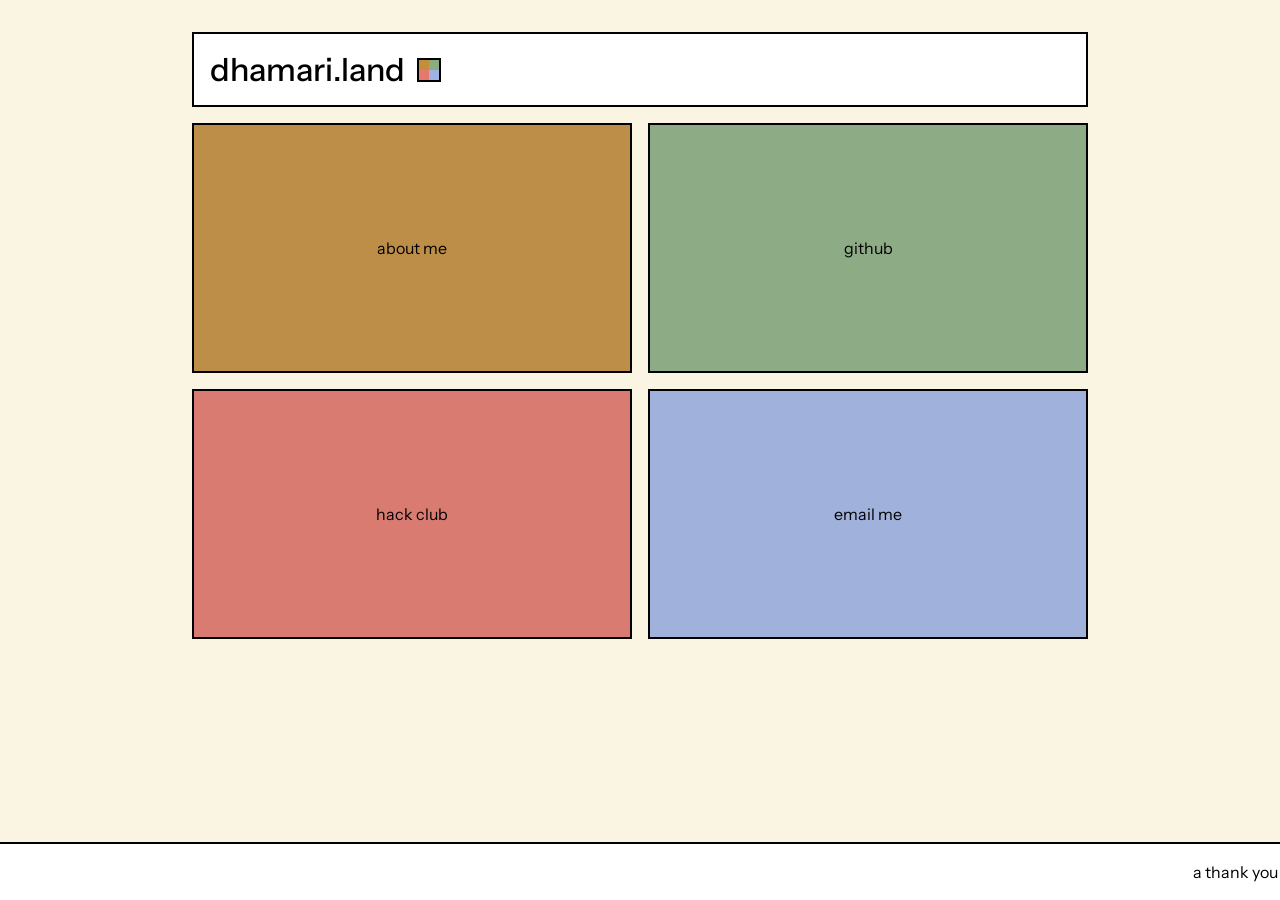
==== index.html @ 87415000 "Add dhamari.land static site Personal site laid out after shen.land: tile grid homepage with a click" ====
<!DOCTYPE html>
<html lang="en">

<head>
    <meta charset="utf-8" />
    <meta name="viewport" content="width=device-width, initial-scale=1.0" />

    <meta name="description" content="dhamari dot land, dhamari's personal website" />
    <meta name="og:description" content="dhamari dot land, dhamari's personal website" />
    <meta name="twitter:card" content="summary" />
    <meta name="keywords" content="dhamari dot land, dhamari.land, dhamari land, dhamari" />

    <link href="styles/style.css" rel="stylesheet" type="text/css" />

    <title>dhamari.land</title>
</head>

<body>
    <!-- for indieweb auth -->
    <link href="mailto:hi@dhamari.land" rel="me">
    <link href="https://github.com/dhamariT" rel="me">

    <main>
        <div class="header">
            <h1>dhamari.land</h1>
            <!-- the mini grid is generated from the tiles below. click it to shuffle. -->
            <div class="grid-icon" id="grid-icon" aria-label="shuffle the grid" role="button" tabindex="0"></div>
        </div>

        <!--
          ADD A TILE = two steps.
          1. copy an <a> block below, set data-id and the background-color
          2. in styles/style.css add:
                 .module.YOURID::after       { content: 'label'; }
                 .module.YOURID:hover::after { content: 'hover label'; }
          the mini grid and the favicon pick it up automatically.
        -->
        <div class="grid" id="main-grid">
            <a href="about/">
                <div class="module about" data-id="about" style="background-color: #c48d3b"></div>
            </a>
            <a href="https://github.com/dhamariT" target="_blank" rel="noopener">
                <div class="module github" data-id="github" style="background-color: #89ad80"></div>
            </a>
            <a href="https://hackclub.com/" target="_blank" rel="noopener">
                <div class="module hackclub" data-id="hackclub" style="background-color: #e6786c"></div>
            </a>
            <a href="mailto:hi@dhamari.land">
                <div class="module email" data-id="email" style="background-color: #9db1e3"></div>
            </a>
        </div>
    </main>

    <footer>
        <marquee>
            a thank you to the people who got me here. this list is far from complete and will keep growing...
        </marquee>
    </footer>

    <script>
        const icon = document.getElementById("grid-icon");
        const mainGrid = document.getElementById("main-grid");
        const main = document.querySelector("main");

        function shuffle(arr) {
            for (let i = arr.length - 1; i > 0; i--) {
                const j = Math.floor(Math.random() * (i + 1));
                [arr[i], arr[j]] = [arr[j], arr[i]];
            }
            return arr;
        }

        // the mini grid mirrors the tiles, so the icon is always in sync with the page
        function buildIcon() {
            const tiles = [...mainGrid.querySelectorAll(".module")];
            const side = Math.ceil(Math.sqrt(tiles.length));
            icon.style.gridTemplateColumns = `repeat(${side}, 10px)`;
            icon.innerHTML = "";
            tiles.forEach(tile => {
                const sq = document.createElement("div");
                sq.className = "color";
                sq.dataset.id = tile.dataset.id;
                sq.style.backgroundColor = tile.style.backgroundColor;
                icon.appendChild(sq);
            });
            return side;
        }

        const FAV_PAD = 4;
        const favCanvas = document.createElement("canvas");
        const favCtx = favCanvas.getContext("2d");

        function updateFavicon() {
            const squares = [...icon.querySelectorAll(".color")];
            const side = Math.ceil(Math.sqrt(squares.length));
            const cell = 20;
            const size = FAV_PAD * 2 + cell * side;
            favCanvas.width = favCanvas.height = size;

            favCtx.fillStyle = "black";
            favCtx.fillRect(0, 0, size, size);
            squares.forEach((sq, i) => {
                favCtx.fillStyle = sq.style.backgroundColor;
                favCtx.fillRect(
                    FAV_PAD + (i % side) * cell,
                    FAV_PAD + Math.floor(i / side) * cell,
                    cell, cell
                );
            });

            document.querySelectorAll('link[rel~="icon"]').forEach(link => link.remove());
            const link = document.createElement("link");
            link.rel = "icon";
            link.href = favCanvas.toDataURL();
            document.head.appendChild(link);
        }

        function shuffleGrids() {
            const tiles = [...mainGrid.querySelectorAll("a")];
            const shuffled = shuffle([...tiles]);

            icon.classList.add("shake");
            main.classList.add("shake");
            shuffled.forEach(link => link.querySelector(".module").classList.add("shake"));

            setTimeout(() => {
                shuffled.forEach(link => mainGrid.appendChild(link));
                buildIcon();
                updateFavicon();

                icon.classList.remove("shake");
                main.classList.remove("shake");
                shuffled.forEach(link => link.querySelector(".module").classList.remove("shake"));
            }, 400);
        }

        icon.addEventListener("click", shuffleGrids);
        icon.addEventListener("keypress", e => {
            if (e.key === "Enter" || e.key === " ") shuffleGrids();
        });

        buildIcon();
        updateFavicon();
    </script>
</body>

</html>
---- styles/style.css ----
/* dhamari.land
   layout after shen.land. PP Neue Montreal is commercial, so this uses
   Instrument Sans, the closest free neo-grotesque. swap it whenever. */
@import url('https://fonts.googleapis.com/css2?family=Instrument+Sans:wght@400;500&display=swap');

* {
  margin: 0;
  padding: 0;
  box-sizing: border-box;
}

html {
  overscroll-behavior: none;
}

body {
  background-color: #f9f5e2;
  font-family: 'Instrument Sans', 'Helvetica Neue', Helvetica, Arial, sans-serif;
  font-size: 1rem;
  max-width: 56rem;
  margin: 0 auto;
  padding: 1rem 0;
}

.header {
  display: flex;
  align-items: center;
  gap: 0.75rem;
  margin: 1rem 0;
  padding: 1rem;
  background-color: white;
  border: 2px solid black;
}

h1 {
  font-weight: 500;
  font-size: 2rem;
}

.grid-icon {
  display: grid;
  grid-auto-rows: 10px;
  cursor: pointer;
  transition: transform 0.2s ease;
  width: fit-content;
  border: 2px solid black;
}

.grid-icon:hover {
  box-shadow: 0 0 0.25rem gold;
}

.color {
  width: 10px;
  height: 10px;
}

a {
  color: black;
  text-decoration: none;
}

a:hover {
  color: blue;
}

::selection {
  text-shadow: 0 0 1px gold;
}

.grid {
  display: grid;
  grid-template-columns: repeat(auto-fill, minmax(20rem, 1fr));
  grid-auto-rows: minmax(150px, auto);
  gap: 1rem;
  transition: all 2s ease-in-out;
}

.grid a {
  display: block;
  text-decoration: none;
}

.grid a:hover {
  text-decoration: none;
}

.module {
  display: flex;
  align-items: center;
  justify-content: center;
  height: 250px;
  border: 2px solid black;
  filter: grayscale(0.15);
  transition: transform 1.5s ease, opacity 1.5s ease;
  opacity: 1;
}

.module:hover {
  filter: grayscale(0);
  box-shadow: 0 0 10px gold;
  cursor: pointer;
  color: blue;
}

.grid a:nth-child(odd):hover .module {
  transform: rotate(-2deg) scale(1.01);
}

.grid a:nth-child(even):hover .module {
  transform: rotate(2deg) scale(1.01);
}

footer {
  position: fixed;
  bottom: 0;
  left: 0;
  width: 100vw;
  padding: 1rem 0;
  line-height: 1.5rem;
  background-color: white;
  border-top: 2px solid black;
}

marquee {
  display: block;
}

@media only screen and (max-width: 599px) {
  footer {
    padding-bottom: 0.5rem;
  }
}

@media (max-width: 950px) {
  h1 {
    text-align: center;
  }

  body {
    padding: 0 1rem;
  }
}

/* tile labels. the second rule in each pair is the hover swap. */
.module.about::after {
  content: 'about me';
}

.module.about:hover::after {
  content: 'the long version';
}

.module.github::after {
  content: 'github';
}

.module.github:hover::after {
  content: 'where the commits live';
}

.module.hackclub::after {
  content: 'hack club';
}

.module.hackclub:hover::after {
  content: 'my day job';
}

.module.email::after {
  content: 'email me';
}

.module.email:hover::after {
  content: 'i do actually reply';
}

.back::after {
  content: 'go back';
}

.back:hover::after {
  content: '⤾';
}

.shake {
  animation: shake 0.4s;
  will-change: transform;
  backface-visibility: hidden;
  perspective: 1000px;
}

.grid-icon.shake,
#main-grid.shake {
  will-change: transform;
  backface-visibility: hidden;
  perspective: 1000px;
}

@keyframes shake {
  0% {
    transform: translate(0, 0) rotate(0deg);
  }

  20% {
    transform: translate(-2px, 2px) rotate(-1deg);
  }

  40% {
    transform: translate(2px, -2px) rotate(1deg);
  }

  60% {
    transform: translate(-1px, 1px) rotate(0deg);
  }

  80% {
    transform: translate(1px, -1px) rotate(1deg);
  }

  100% {
    transform: translate(0, 0) rotate(0deg);
  }
}
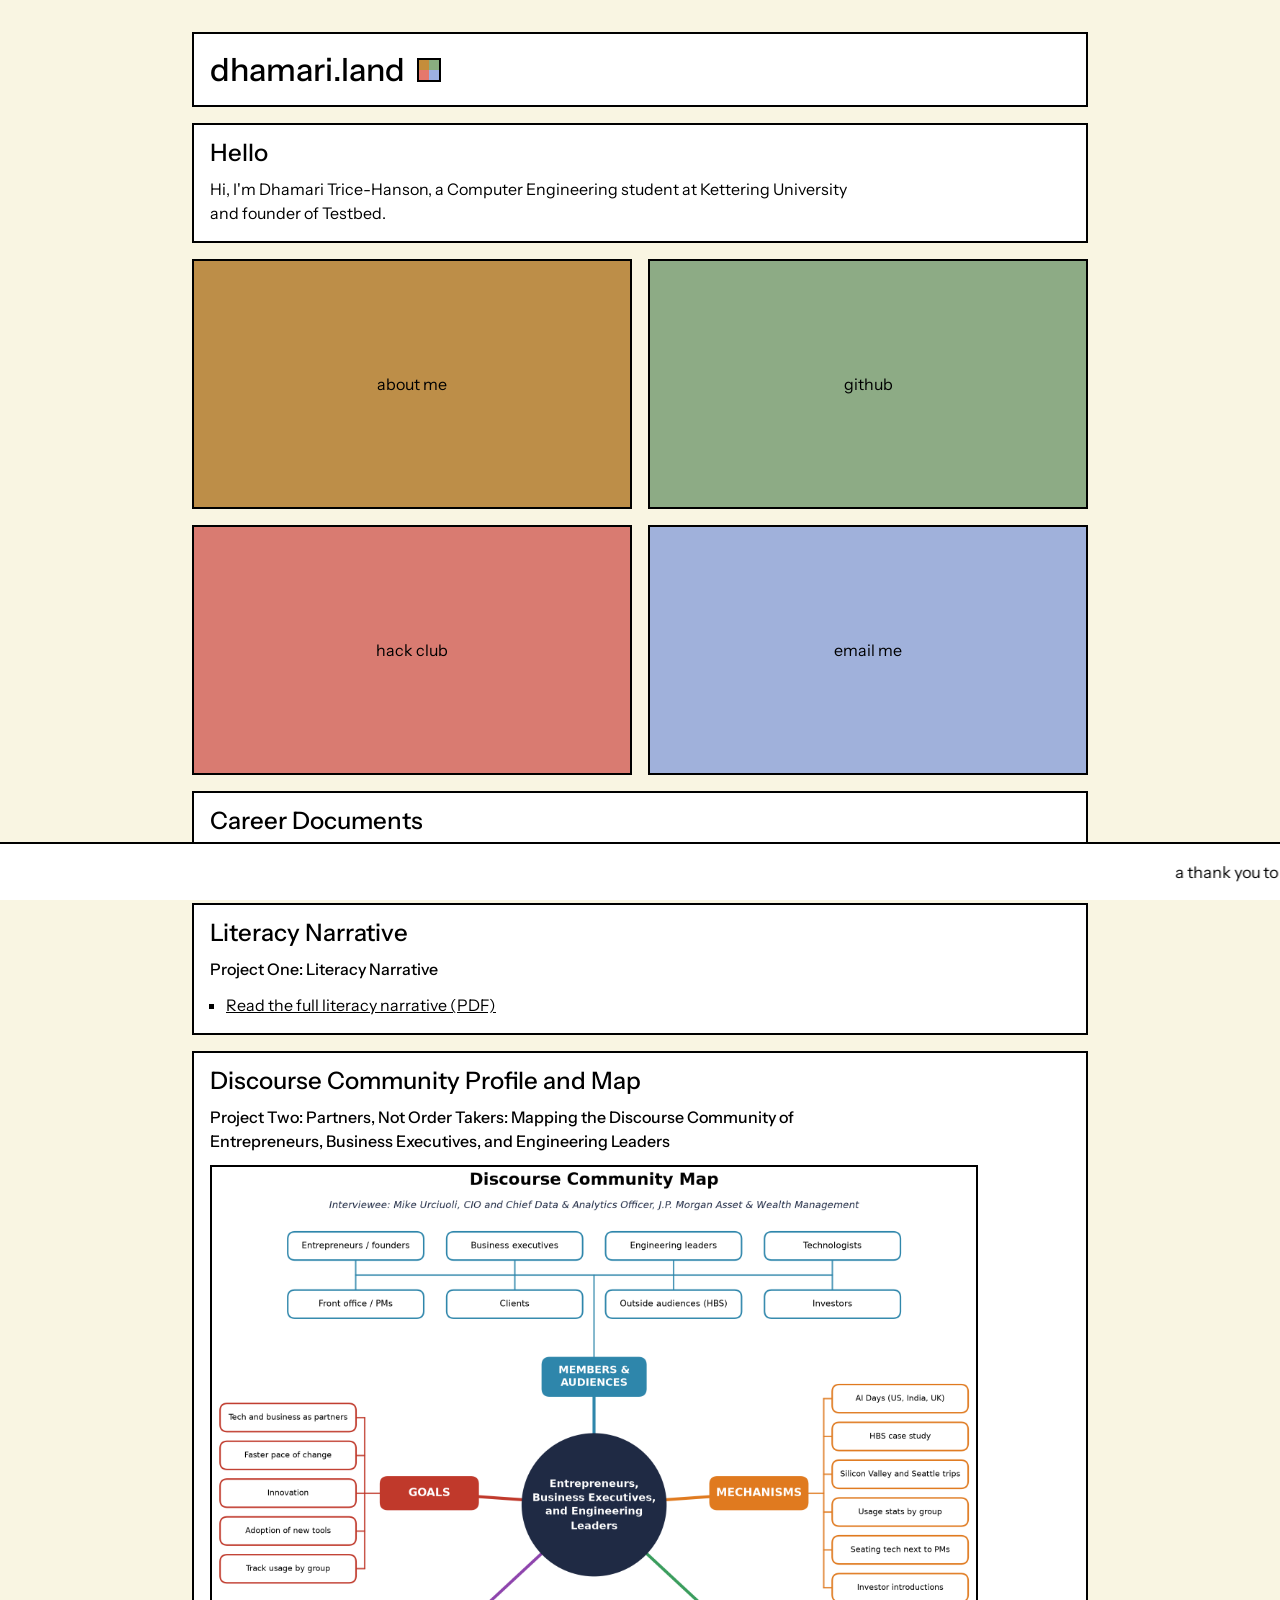
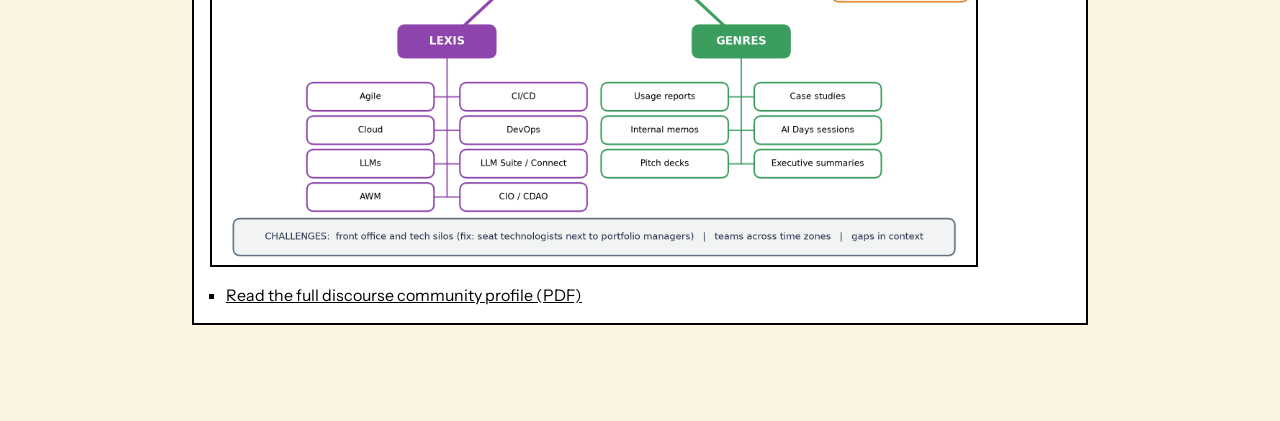
==== commit 0db30659: "Add COMM 101 electronic portfolio sections Intro with photo slot, Career Documents (resume), Literac" ====
--- a/index.html
+++ b/index.html
@@ -27,6 +27,20 @@
             <div class="grid-icon" id="grid-icon" aria-label="shuffle the grid" role="button" tabindex="0"></div>
         </div>
 
+        <!-- ===== portfolio: introduction ===== -->
+        <section class="panel intro" id="intro">
+            <!-- drop a professional photo at assets/photo.jpg. it hides itself until the file exists. -->
+            <img class="intro-photo" src="assets/photo.jpg" alt="Dhamari Trice-Hanson"
+                onerror="this.remove()" />
+            <div class="intro-text">
+                <h2>Hello</h2>
+                <!-- INTRO -->
+                <!-- EDIT ME: replace the paragraph below with your own introduction. -->
+                <p>Hi, I'm Dhamari Trice-Hanson, a Computer Engineering student at Kettering University and founder of Testbed.</p>
+                <!-- /INTRO -->
+            </div>
+        </section>
+
         <!--
           ADD A TILE = two steps.
           1. copy an <a> block below, set data-id and the background-color
@@ -49,6 +63,42 @@
                 <div class="module email" data-id="email" style="background-color: #9db1e3"></div>
             </a>
         </div>
+
+        <!-- ===== portfolio: career documents ===== -->
+        <section class="panel" id="career-documents">
+            <h2>Career Documents</h2>
+            <ul class="doc-list">
+                <li><a href="docs/Trice-Hanson-Dhamari-Resume.pdf" target="_blank" rel="noopener">Resume (PDF)</a></li>
+            </ul>
+        </section>
+
+        <!-- ===== portfolio: literacy narrative ===== -->
+        <section class="panel" id="literacy-narrative">
+            <h2>Literacy Narrative</h2>
+            <!-- LIT-FRAMING -->
+            <!-- EDIT ME: add a short framing paragraph under the title line. -->
+            <p class="framing"><strong>Project One: Literacy Narrative</strong></p>
+            <!-- /LIT-FRAMING -->
+            <ul class="doc-list">
+                <li><a href="docs/Trice-Hanson_COMM101_Paper1_Rough_Draft.pdf" target="_blank" rel="noopener">Read the full literacy narrative (PDF)</a></li>
+            </ul>
+        </section>
+
+        <!-- ===== portfolio: discourse community profile and map ===== -->
+        <section class="panel" id="discourse-community">
+            <h2>Discourse Community Profile and Map</h2>
+            <!-- DC-FRAMING -->
+            <!-- EDIT ME: add a short framing paragraph under the title line. -->
+            <p class="framing"><strong>Project Two: Partners, Not Order Takers: Mapping the Discourse Community of Entrepreneurs, Business Executives, and Engineering Leaders</strong></p>
+            <!-- /DC-FRAMING -->
+            <a href="assets/discourse_map_v2.png" target="_blank" rel="noopener">
+                <img class="map" src="assets/discourse_map_v2.png" width="2122" height="1938"
+                    alt="Discourse community map of entrepreneurs, business executives, and engineering leaders, showing members and audiences, goals, mechanisms, lexis, genres, and challenges" />
+            </a>
+            <ul class="doc-list">
+                <li><a href="docs/Trice-Hanson_Project2_Rough_Draft_v2.pdf" target="_blank" rel="noopener">Read the full discourse community profile (PDF)</a></li>
+            </ul>
+        </section>
     </main>
 
     <footer>
--- a/styles/style.css
+++ b/styles/style.css
@@ -35,6 +35,92 @@
 h1 {
   font-weight: 500;
   font-size: 2rem;
+}
+
+/* portfolio panels. same white box + black border as the header. */
+main {
+  margin-bottom: 5rem;
+}
+
+.panel {
+  margin: 1rem 0;
+  padding: 1rem;
+  background-color: white;
+  border: 2px solid black;
+  line-height: 1.5rem;
+}
+
+.panel h2 {
+  font-weight: 500;
+  font-size: 1.5rem;
+  margin-bottom: 0.75rem;
+}
+
+.panel p {
+  max-width: 40rem;
+  overflow-wrap: break-word;
+  margin-bottom: 0.75rem;
+}
+
+.panel .framing strong {
+  font-weight: 500;
+}
+
+.panel a {
+  text-decoration: underline;
+}
+
+.panel a:hover {
+  color: blue;
+}
+
+.doc-list {
+  margin-top: 0.5rem;
+}
+
+.doc-list li {
+  list-style: square;
+  margin-left: 1rem;
+}
+
+.intro {
+  display: flex;
+  gap: 1rem;
+  align-items: flex-start;
+  flex-wrap: wrap;
+}
+
+.intro-photo {
+  width: 12rem;
+  max-width: 100%;
+  height: auto;
+  aspect-ratio: 4 / 5;
+  object-fit: cover;
+  border: 2px solid black;
+  display: block;
+  flex-shrink: 0;
+}
+
+.intro-text {
+  flex: 1 1 18rem;
+  min-width: 0;
+}
+
+.intro-text p:last-of-type {
+  margin-bottom: 0;
+}
+
+.panel .map {
+  display: block;
+  width: 100%;
+  max-width: 48rem;
+  height: auto;
+  border: 2px solid black;
+  margin: 0.5rem 0 1rem;
+}
+
+.panel .map:hover {
+  box-shadow: 0 0 10px gold;
 }
 
 .grid-icon {
